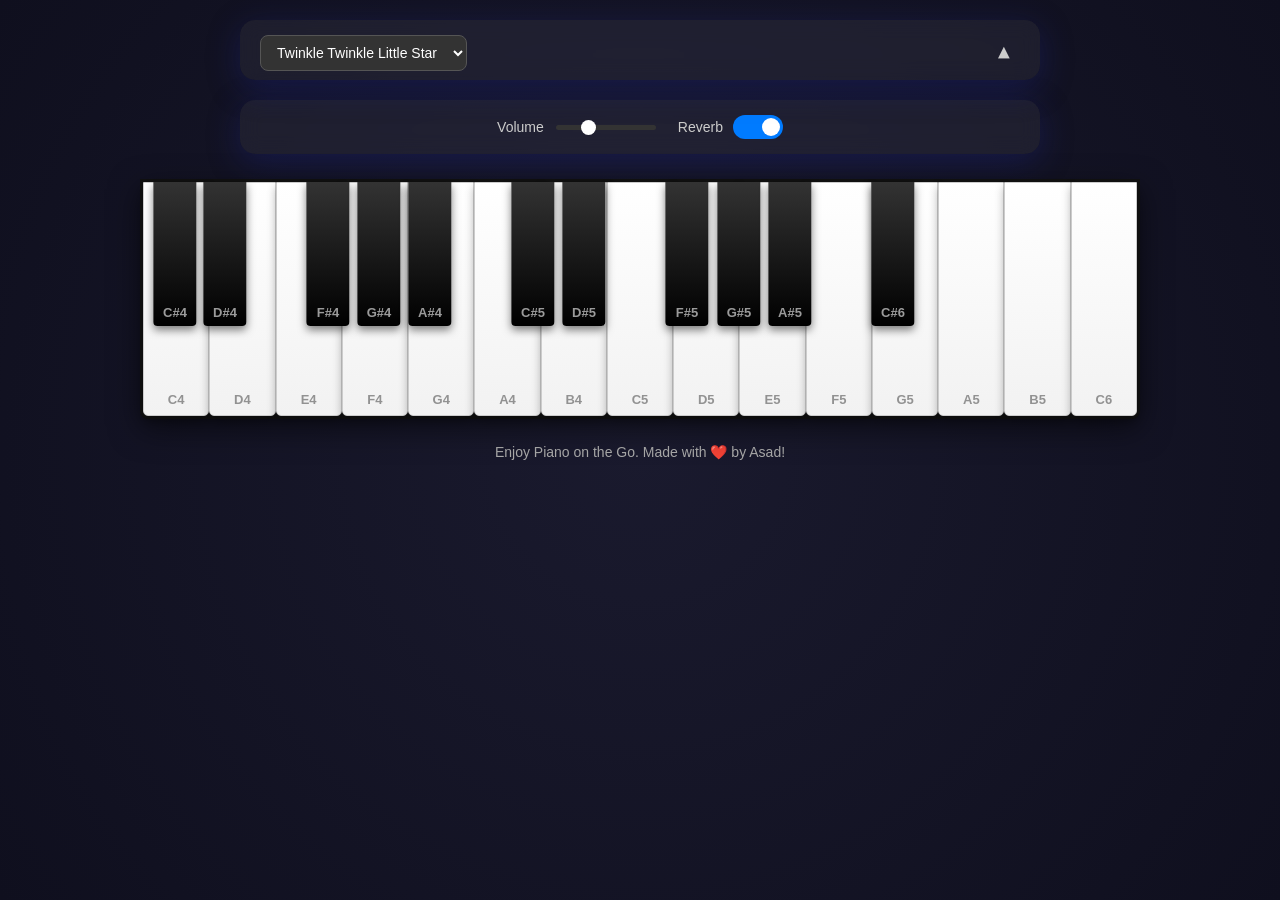
==== index.html @ a49defe0 "index cache control" ====
<!DOCTYPE html>
<html lang="en">
<head>
      <!-- Cache Control -->
      <meta http-equiv="Cache-Control" content="no-cache, no-store, must-revalidate">
      <meta http-equiv="Pragma" content="no-cache">
      <meta http-equiv="Expires" content="0">
    <meta charset="UTF-8">
    <meta name="viewport" content="width=device-width, initial-scale=1.0, maximum-scale=1.0, user-scalable=no">
    <title>Premium Web Piano</title>
    <link rel="stylesheet" href="style.css">
</head>
<body>

    <div class="music-sheet-container collapsed" id="music-sheet-container">
        <div class="sheet-header">
            <select id="song-selector" class="song-selector">
                <option value="twinkle">Twinkle Twinkle Little Star</option>
                <option value="happy-birthday">Happy Birthday</option>
                <option value="c-major">C Major Scale</option>
                <option value="ode-to-joy">Ode to Joy</option>
                <option value="fur-elise">Für Elise (Intro)</option>
                <option value="jingle-bells">Jingle Bells</option>
                <option value="mary-lamb">Mary Had a Little Lamb</option>
                <option value="hot-cross-buns">Hot Cross Buns</option>
                <option value="let-it-go">Let It Go (Chorus)</option>
                <option value="hedwig-theme">Hedwig's Theme</option>
            </select>
            <button id="toggle-sheet-button" class="toggle-sheet-button">▼</button>
        </div>
        <div class="sheet-content">
            <div class="staff" id="staff">
                <!-- Staff lines will be generated by JS -->
                <div class="staff-line" style="top: 20px;"></div>
                <div class="staff-line" style="top: 35px;"></div>
                <div class="staff-line" style="top: 50px;"></div>
                <div class="staff-line" style="top: 65px;"></div>
                <div class="staff-line" style="top: 80px;"></div>
            </div>
        </div>
    </div>

    <div class="controls">
        <div class="control-group">
            <label for="volume-slider">Volume</label>
            <input type="range" id="volume-slider" min="0" max="100" value="30">
        </div>
        <div class="control-group">
            <label for="reverb-toggle">Reverb</label>
            <label class="switch">
                <input type="checkbox" id="reverb-toggle" checked>
                <span class="slider"></span>
            </label>
        </div>
    </div>

    <div class="piano">
    <!-- White Keys (15 total, automatically stack side-by-side) -->
    <div class="key white-key" data-note="C4"><span class="key-label">C4</span></div>
    <div class="key white-key" data-note="D4"><span class="key-label">D4</span></div>
    <div class="key white-key" data-note="E4"><span class="key-label">E4</span></div>
    <div class="key white-key" data-note="F4"><span class="key-label">F4</span></div>
    <div class="key white-key" data-note="G4"><span class="key-label">G4</span></div>
    <div class="key white-key" data-note="A4"><span class="key-label">A4</span></div>
    <div class="key white-key" data-note="B4"><span class="key-label">B4</span></div>
    <div class="key white-key" data-note="C5"><span class="key-label">C5</span></div>
    <div class="key white-key" data-note="D5"><span class="key-label">D5</span></div>
    <div class="key white-key" data-note="E5"><span class="key-label">E5</span></div>
    <div class="key white-key" data-note="F5"><span class="key-label">F5</span></div>
    <div class="key white-key" data-note="G5"><span class="key-label">G5</span></div>
    <div class="key white-key" data-note="A5"><span class="key-label">A5</span></div>
    <div class="key white-key" data-note="B5"><span class="key-label">B5</span></div>
    <div class="key white-key" data-note="C6"><span class="key-label">C6</span></div>

    <!-- Black Keys (11 total, meticulously positioned) -->
    <!-- Octave 4 -->
    <div class="key black-key" data-note="C#4" style="left: 35px;"><span class="key-label">C#4</span></div>
    <div class="key black-key" data-note="D#4" style="left: 85px;"><span class="key-label">D#4</span></div>
    <!-- Skip between E and F -->
    <div class="key black-key" data-note="F#4" style="left: 188px;"><span class="key-label">F#4</span></div>
    <div class="key black-key" data-note="G#4" style="left: 239px;"><span class="key-label">G#4</span></div>
    <div class="key black-key" data-note="A#4" style="left: 290px;"><span class="key-label">A#4</span></div>
    <!-- Skip between B and C -->

    <!-- Octave 5 -->
    <div class="key black-key" data-note="C#5" style="left: 393px;"><span class="key-label">C#5</span></div>
    <div class="key black-key" data-note="D#5" style="left: 444px;"><span class="key-label">D#5</span></div>
    <!-- Skip between E and F -->
    <div class="key black-key" data-note="F#5" style="left: 547px;"><span class="key-label">F#5</span></div>
    <div class="key black-key" data-note="G#5" style="left: 599px;"><span class="key-label">G#5</span></div>
    <div class="key black-key" data-note="A#5" style="left: 650px;"><span class="key-label">A#5</span></div>
    <div class="key black-key" data-note="C#6" style="left: 753px;"><span class="key-label">C#6</span></div>
</div>


    <div class="instructions">
        Enjoy Piano on the Go. Made with ❤️ by Asad!
    </div>
<script src="script.js"></script>
</body>
</html>
---- style.css ----
/* Basic Reset and Page Styling */
        body {
            background: radial-gradient(circle, #1a1a2e, #0f0f1e);
            display: flex;
            flex-direction: column;
            justify-content: flex-start;
            align-items: center;
            min-height: 100vh;
            margin: 0;
            font-family: -apple-system, BlinkMacSystemFont, 'Segoe UI', Roboto, Oxygen, Ubuntu, Cantarell, 'Open Sans', 'Helvetica Neue', sans-serif;
            color: #fff;
            padding: 20px 10px; 
            box-sizing: border-box;
            overflow-x: hidden;
        }

        /* --- Music Sheet --- */
        .music-sheet-container {
            background-color: rgba(255, 255, 255, 0.05);
            backdrop-filter: blur(10px);
            -webkit-backdrop-filter: blur(10px);
            border-radius: 15px;
            width: 100%;
            max-width: 800px;
            box-shadow: 0 8px 32px 0 rgba(31, 38, 135, 0.37);
            overflow: hidden;
            margin-bottom: 20px;
            z-index: 10;
            transition: max-height 0.4s ease-in-out, padding 0.4s ease-in-out;
            box-sizing: border-box;
        }

        .music-sheet-container.collapsed {
            max-height: 60px;
            padding-bottom: 0;
        }
        
        .music-sheet-container:not(.collapsed) {
            max-height: 400px; 
            padding-bottom: 20px;
        }

        .sheet-header {
            display: flex;
            justify-content: space-between;
            align-items: center;
            padding: 15px 20px;
            border-bottom: 1px solid rgba(255, 255, 255, 0.1);
        }

        .song-selector {
            background-color: #333;
            color: #fff;
            border: 1px solid #555;
            padding: 8px 12px;
            border-radius: 8px;
            font-size: 14px;
            cursor: pointer;
        }

        .toggle-sheet-button {
            background: none;
            border: none;
            color: #ccc;
            font-size: 20px;
            cursor: pointer;
            transition: transform 0.3s;
        }

        .music-sheet-container.collapsed .toggle-sheet-button {
            transform: rotate(180deg);
        }

        .sheet-content {
            padding: 20px;
            overflow-y: auto;
        }

        .staff {
            position: relative;
            height: 100px;
            margin: 20px 0;
        }
        
        .staff-line {
            position: absolute;
            width: 100%;
            border-top: 1px solid #aaa;
        }
        
        .note {
            position: absolute;
            width: 30px;
            height: 30px;
            border-radius: 50%;
            background: #fff;
            color: #111;
            display: flex;
            justify-content: center;
            align-items: center;
            font-size: 12px;
            font-weight: bold;
            box-shadow: 0 2px 5px rgba(0,0,0,0.2);
            transform: translateX(-50%); 
        }

        /* --- Controls Panel --- */
        .controls {
            background-color: rgba(255, 255, 255, 0.05);
            backdrop-filter: blur(10px);
            -webkit-backdrop-filter: blur(10px);
            padding: 15px 20px;
            border-radius: 15px;
            display: flex;
            flex-wrap: wrap;
            justify-content: center;
            align-items: center;
            gap: 20px;
            margin-bottom: 25px;
            width: 100%;
            max-width: 800px;
            box-shadow: 0 8px 32px 0 rgba(31, 38, 135, 0.37);
            box-sizing: border-box;
        }

        .control-group {
            display: flex;
            align-items: center;
            gap: 10px;
        }

        .control-group label {
            font-size: 14px;
            color: #ccc;
            font-weight: 500;
        }

        /* Volume Slider Styling */
        input[type="range"] {
            -webkit-appearance: none;
            appearance: none;
            width: 100px;
            height: 5px;
            border-radius: 5px;
            background: #333;
            outline: none;
        }

        input[type="range"]::-webkit-slider-thumb {
            -webkit-appearance: none;
            appearance: none;
            width: 15px;
            height: 15px;
            border-radius: 50%;
            background: #fff;
            cursor: pointer;
        }

        input[type="range"]::-moz-range-thumb {
            width: 15px;
            height: 15px;
            border-radius: 50%;
            background: #fff;
            cursor: pointer;
        }
        
        /* Reverb Toggle Switch */
        .switch {
            position: relative;
            display: inline-block;
            width: 50px;
            height: 24px;
        }

        .switch input {
            opacity: 0;
            width: 0;
            height: 0;
        }

        .slider {
            position: absolute;
            cursor: pointer;
            top: 0;
            left: 0;
            right: 0;
            bottom: 0;
            background-color: #333;
            transition: .4s;
            border-radius: 24px;
        }

        .slider:before {
            position: absolute;
            content: "";
            height: 18px;
            width: 18px;
            left: 3px;
            bottom: 3px;
            background-color: white;
            transition: .4s;
            border-radius: 50%;
        }

        input:checked + .slider {
            background-color: #007bff;
        }

        input:checked + .slider:before {
            transform: translateX(26px);
        }

        /* --- Piano Layout Overhaul --- */
        .piano {
            display: flex;
            position: relative;
            width: 100%;
            max-width: 1000px;
            /* Adaptive vertical profile using viewport metrics */
            height: clamp(150px, 28vw, 240px);
            box-shadow: 0 10px 30px rgba(0, 0, 0, 0.5);
            background: #111;
            border-radius: 0 0 8px 8px;
            padding: 3px;
            box-sizing: border-box;
            touch-action: none; /* Disables standard zooming and panning behavior on keyboard */
        }

        .key {
            position: relative;
            cursor: pointer;
            user-select: none;
            -webkit-user-select: none;
            /* Prevents long press callout boxes from popping up on modern mobile browsers */
            -webkit-touch-callout: none; 
            touch-action: manipulation;
        }

        /* Proportional Fluid Scaling for White Keys */
        .white-key {
            flex: 1;
            height: 100%;
            background: linear-gradient(to bottom, #fff 0%, #f2f2f2 100%);
            border: 1px solid #ccc;
            border-radius: 0 0 5px 5px;
            box-shadow: 0 5px 10px rgba(0,0,0,0.3);
            z-index: 1;
            box-sizing: border-box;
        }

        /* Responsive Physical Strike Mechanics */
        .white-key.active {
            background: linear-gradient(to bottom, #e0e0e0 0%, #d4d4d4 100%);
            box-shadow: inset 0 4px 8px rgba(0,0,0,0.15), 0 2px 3px rgba(0,0,0,0.2);
        }

        /* Proportional Scaling for Black Keys to lock them above White Keys perfectly */
        .black-key {
            /* Dynamically scales width based on the parent block split */
            width: calc(100% / 15 * 0.65); 
            height: 60%;
            background: linear-gradient(to bottom, #333 0%, #000 100%);
            border-radius: 0 0 4px 4px;
            position: absolute;
            z-index: 5;
            /* Shifts center point to map perfectly back with margins inside JS configurations */
            margin-left: 0;
            transform: translateX(-50%);
            box-shadow: 0 4px 8px rgba(0,0,0,0.5);
            box-sizing: border-box;
        }

        .black-key.active {
            background: linear-gradient(to bottom, #555 0%, #222 100%);
            box-shadow: inset 0 2px 5px rgba(0,0,0,0.3);
        }

        /* --- Key Labels --- */
        .key-label {
            position: absolute;
            bottom: 8px;
            width: 100%;
            text-align: center;
            pointer-events: none;
            /* Scales labels down gracefully so text stays inside narrow keys */
            font-size: clamp(9px, 1.5vw, 13px);
            font-weight: bold;
        }

        .white-key .key-label {
            color: rgba(0, 0, 0, 0.4);
        }

        .black-key .key-label {
            color: rgba(255, 255, 255, 0.6);
            bottom: 6px;
        }
        
        .instructions {
            margin-top: 25px;
            color: #aaa;
            text-align: center;
            font-size: clamp(12px, 2vw, 14px);
            padding: 0 10px;
        }

        /* --- Media Queries for Compact Mobile Displays --- */
        @media (max-width: 600px) {
            body {
                padding-top: 10px;
            }
            .controls {
                gap: 12px;
                padding: 10px;
            }
            .control-group label {
                font-size: 12px;
            }
            /* Hide the keyboard shortcuts text label completely on touchscreens */
            .key-label {
                display: none; 
            }
        }
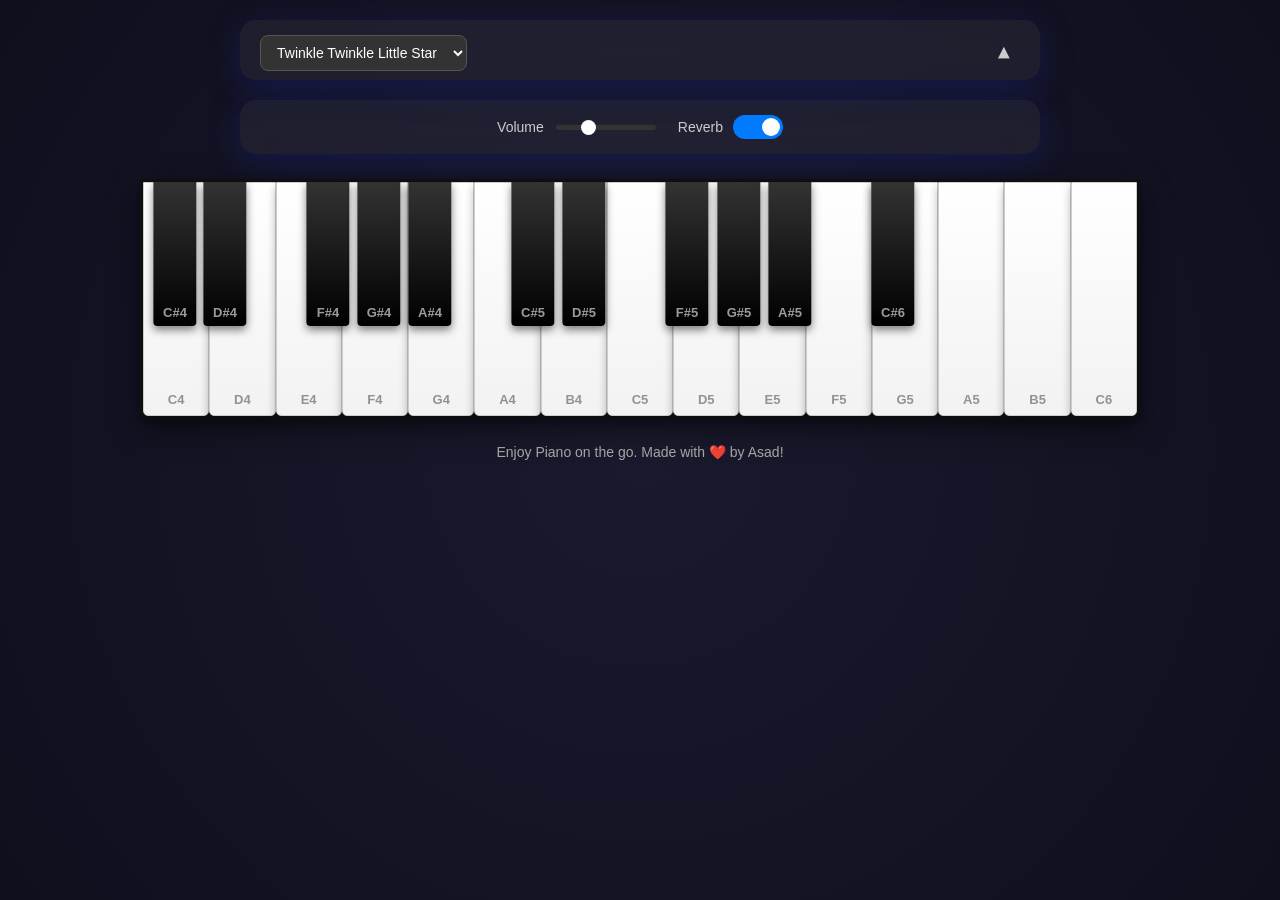
==== commit 91eb78fd: "Updated Index" ====
--- a/index.html
+++ b/index.html
@@ -94,8 +94,9 @@
 
 
     <div class="instructions">
-        Enjoy Piano on the Go. Made with ❤️ by Asad!
+        Enjoy Piano on the go. Made with ❤️ by Asad!
     </div>
-<script src="script.js"></script>
+<!-- Whenever you push a code change, update the version suffix: -->
+<script src="script.js?v=1.0.1"></script>
 </body>
 </html>
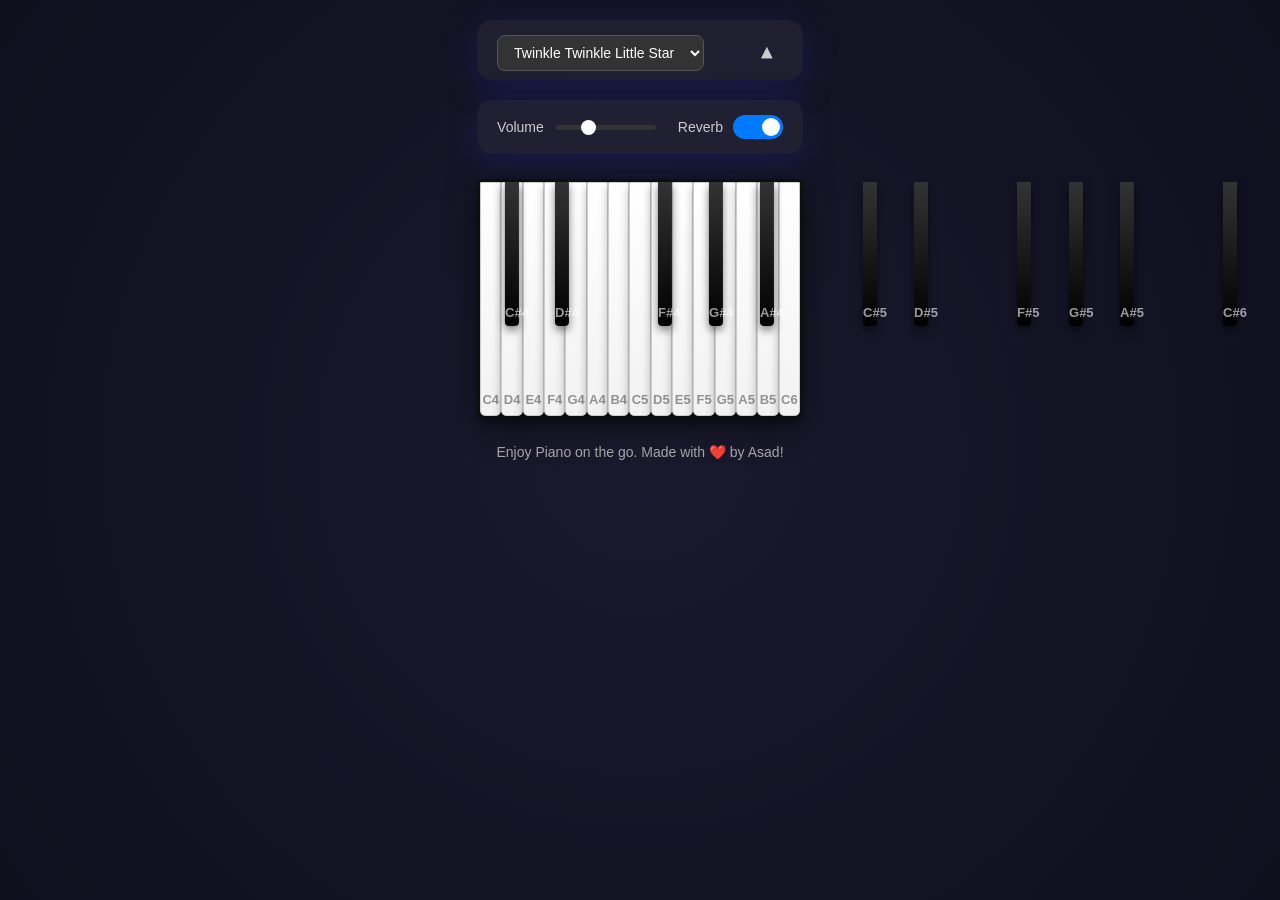
==== commit 8f398dd8: "index updated" ====
--- a/index.html
+++ b/index.html
@@ -11,7 +11,8 @@
     <link rel="stylesheet" href="style.css">
 </head>
 <body>
-
+    <div class="app-scaler">
+        
     <div class="music-sheet-container collapsed" id="music-sheet-container">
         <div class="sheet-header">
             <select id="song-selector" class="song-selector">
@@ -96,6 +97,7 @@
     <div class="instructions">
         Enjoy Piano on the go. Made with ❤️ by Asad!
     </div>
+    </div>
 <!-- Whenever you push a code change, update the version suffix: -->
 <script src="script.js?v=1.0.1"></script>
 </body>
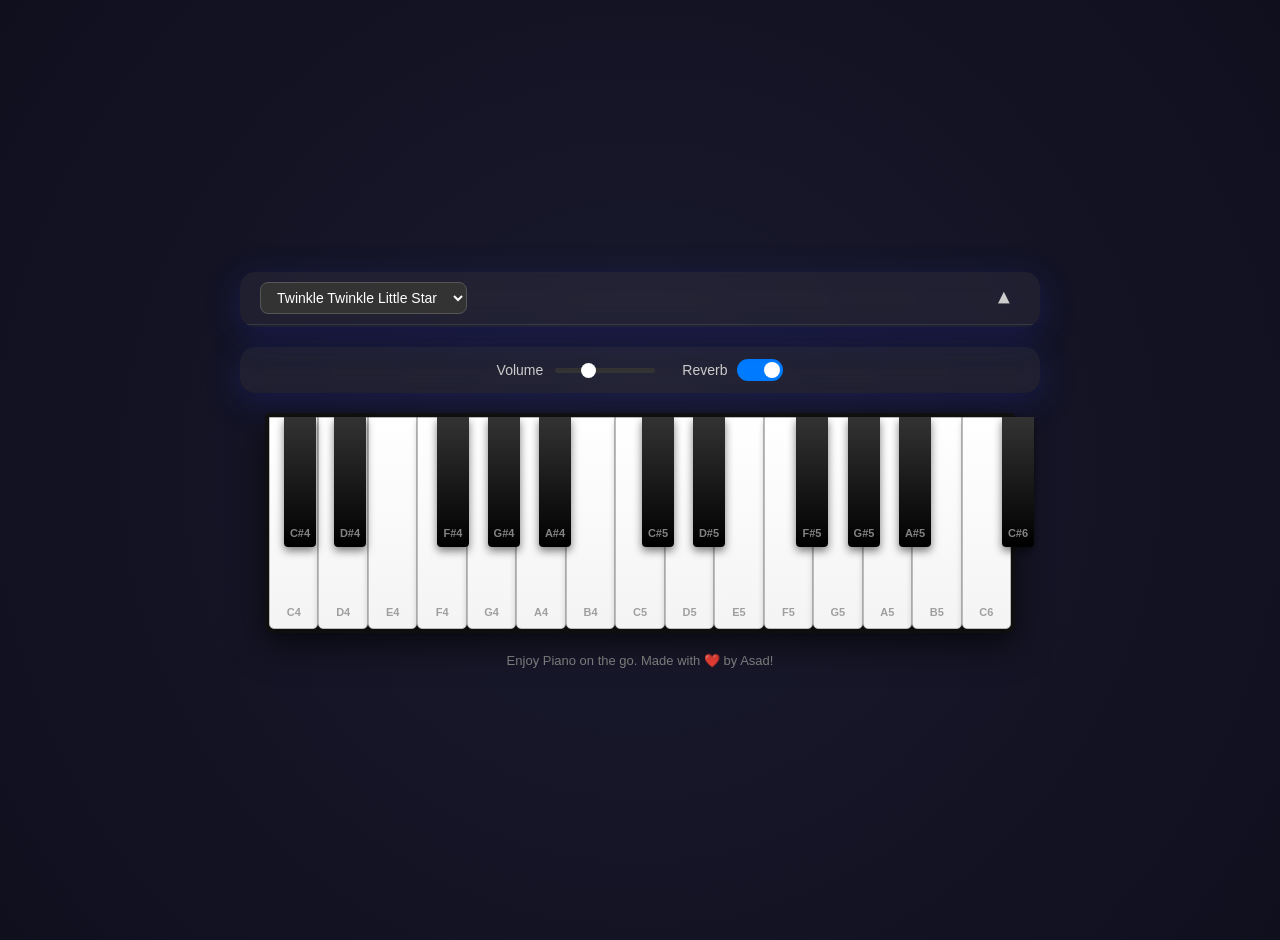
==== commit 07a095a0: "index updated" ====
--- a/index.html
+++ b/index.html
@@ -7,6 +7,7 @@
       <meta http-equiv="Expires" content="0">
     <meta charset="UTF-8">
     <meta name="viewport" content="width=device-width, initial-scale=1.0, maximum-scale=1.0, user-scalable=no">
+      <link rel="manifest" href="manifest.json">
     <title>Premium Web Piano</title>
     <link rel="stylesheet" href="style.css">
 </head>
--- a/style.css
+++ b/style.css
@@ -1,20 +1,68 @@
-        /* Basic Reset and Page Styling */
+        /* --- CORE CONFIGURATION & RESET --- */
+        :root {
+            --scale-factor: 1;
+            --rotate-angle: 0deg;
+            --container-width: 100vw;
+            --container-height: 100vh;
+        }
+
         body {
             background: radial-gradient(circle, #1a1a2e, #0f0f1e);
             display: flex;
             flex-direction: column;
-            justify-content: flex-start;
+            justify-content: center;
             align-items: center;
             min-height: 100vh;
             margin: 0;
             font-family: -apple-system, BlinkMacSystemFont, 'Segoe UI', Roboto, Oxygen, Ubuntu, Cantarell, 'Open Sans', 'Helvetica Neue', sans-serif;
             color: #fff;
-            padding: 20px 10px; 
-            box-sizing: border-box;
-            overflow-x: hidden;
-        }
-
-        /* --- Music Sheet --- */
+            box-sizing: border-box;
+            overflow: hidden; 
+            padding: 20px;
+        }
+
+        /* The master framework container */
+        .app-scaler {
+            display: flex;
+            flex-direction: column;
+            align-items: center;
+            justify-content: center;
+            width: var(--container-width);
+            height: var(--container-height);
+            /* Uniform scaling engine simulating your exact 50% browser zoom test */
+            transform: rotate(var(--rotate-angle)) scale(var(--scale-factor));
+            transform-origin: center center;
+            transition: transform 0.1s ease;
+        }
+
+        /* --- SCENARIO 2: SMARTPHONE FALLBACK MECHANICS --- */
+        /* Detects mobile phones using touch capabilities alongside narrow dimensions */
+        @media (max-width: 480px) and (orientation: portrait), (pointer: coarse) and (max-width: 900px) and (orientation: portrait) {
+            :root {
+                /* 1. Flips the canvas 90 degrees so it maps horizontally on a vertical screen */
+                --rotate-angle: 90deg;
+                /* 2. Shrinks your layout uniformly to fit the canvas safely */
+                --scale-factor: 0.75; 
+                /* 3. Inverts boundaries so width fits the phone's height aspect ratio */
+                --container-width: 100vh;
+                --container-height: 100vw;
+            }
+            body {
+                padding: 0;
+            }
+        }
+
+        /* If the mobile user manually rotates their phone sideways into true landscape: */
+        @media (pointer: coarse) and (max-width: 950px) and (orientation: landscape) {
+            :root {
+                --rotate-angle: 0deg;
+                --scale-factor: 0.55;
+                --container-width: 100vw;
+                --container-height: 100vh;
+            }
+        }
+
+        /* --- MUSIC SHEET PANEL --- */
         .music-sheet-container {
             background-color: rgba(255, 255, 255, 0.05);
             backdrop-filter: blur(10px);
@@ -26,25 +74,22 @@
             overflow: hidden;
             margin-bottom: 20px;
             z-index: 10;
-            transition: max-height 0.4s ease-in-out, padding 0.4s ease-in-out;
-            box-sizing: border-box;
+            transition: max-height 0.4s ease-in-out;
         }
 
         .music-sheet-container.collapsed {
-            max-height: 60px;
-            padding-bottom: 0;
+            max-height: 55px;
         }
         
         .music-sheet-container:not(.collapsed) {
-            max-height: 400px; 
-            padding-bottom: 20px;
+            max-height: 220px; 
         }
 
         .sheet-header {
             display: flex;
             justify-content: space-between;
             align-items: center;
-            padding: 15px 20px;
+            padding: 10px 20px;
             border-bottom: 1px solid rgba(255, 255, 255, 0.1);
         }
 
@@ -52,7 +97,7 @@
             background-color: #333;
             color: #fff;
             border: 1px solid #555;
-            padding: 8px 12px;
+            padding: 6px 12px;
             border-radius: 8px;
             font-size: 14px;
             cursor: pointer;
@@ -72,14 +117,14 @@
         }
 
         .sheet-content {
-            padding: 20px;
+            padding: 10px 20px;
             overflow-y: auto;
         }
 
         .staff {
             position: relative;
-            height: 100px;
-            margin: 20px 0;
+            height: 90px;
+            margin: 10px 0;
         }
         
         .staff-line {
@@ -90,33 +135,32 @@
         
         .note {
             position: absolute;
-            width: 30px;
-            height: 30px;
+            width: 26px;
+            height: 26px;
             border-radius: 50%;
             background: #fff;
             color: #111;
             display: flex;
             justify-content: center;
             align-items: center;
-            font-size: 12px;
+            font-size: 11px;
             font-weight: bold;
             box-shadow: 0 2px 5px rgba(0,0,0,0.2);
             transform: translateX(-50%); 
         }
 
-        /* --- Controls Panel --- */
+        /* --- CONTROLS MIXING PANEL --- */
         .controls {
             background-color: rgba(255, 255, 255, 0.05);
             backdrop-filter: blur(10px);
             -webkit-backdrop-filter: blur(10px);
-            padding: 15px 20px;
+            padding: 12px 25px;
             border-radius: 15px;
             display: flex;
-            flex-wrap: wrap;
             justify-content: center;
             align-items: center;
-            gap: 20px;
-            margin-bottom: 25px;
+            gap: 25px;
+            margin-bottom: 20px;
             width: 100%;
             max-width: 800px;
             box-shadow: 0 8px 32px 0 rgba(31, 38, 135, 0.37);
@@ -135,7 +179,7 @@
             font-weight: 500;
         }
 
-        /* Volume Slider Styling */
+        /* System Sliders */
         input[type="range"] {
             -webkit-appearance: none;
             appearance: none;
@@ -155,21 +199,13 @@
             background: #fff;
             cursor: pointer;
         }
-
-        input[type="range"]::-moz-range-thumb {
-            width: 15px;
-            height: 15px;
-            border-radius: 50%;
-            background: #fff;
-            cursor: pointer;
-        }
         
         /* Reverb Toggle Switch */
         .switch {
             position: relative;
             display: inline-block;
-            width: 50px;
-            height: 24px;
+            width: 46px;
+            height: 22px;
         }
 
         .switch input {
@@ -181,20 +217,17 @@
         .slider {
             position: absolute;
             cursor: pointer;
-            top: 0;
-            left: 0;
-            right: 0;
-            bottom: 0;
+            top: 0; left: 0; right: 0; bottom: 0;
             background-color: #333;
             transition: .4s;
-            border-radius: 24px;
+            border-radius: 22px;
         }
 
         .slider:before {
             position: absolute;
             content: "";
-            height: 18px;
-            width: 18px;
+            height: 16px;
+            width: 16px;
             left: 3px;
             bottom: 3px;
             background-color: white;
@@ -207,23 +240,20 @@
         }
 
         input:checked + .slider:before {
-            transform: translateX(26px);
-        }
-
-        /* --- Piano Layout Overhaul --- */
+            transform: translateX(24px);
+        }
+
+        /* --- THE PIANO PLATFORM --- */
         .piano {
             display: flex;
             position: relative;
-            width: 100%;
-            max-width: 1000px;
-            /* Adaptive vertical profile using viewport metrics */
-            height: clamp(150px, 28vw, 240px);
-            box-shadow: 0 10px 30px rgba(0, 0, 0, 0.5);
+            width: 750px; /* Locked standard size for desktop view */
+            height: 220px;
+            box-shadow: 0 12px 35px rgba(0, 0, 0, 0.6);
             background: #111;
-            border-radius: 0 0 8px 8px;
-            padding: 3px;
-            box-sizing: border-box;
-            touch-action: none; /* Disables standard zooming and panning behavior on keyboard */
+            border-radius: 4px 4px 8px 8px;
+            padding: 4px;
+            box-sizing: border-box;
         }
 
         .key {
@@ -231,93 +261,67 @@
             cursor: pointer;
             user-select: none;
             -webkit-user-select: none;
-            /* Prevents long press callout boxes from popping up on modern mobile browsers */
-            -webkit-touch-callout: none; 
-            touch-action: manipulation;
-        }
-
-        /* Proportional Fluid Scaling for White Keys */
+            touch-action: none;
+        }
+
         .white-key {
-            flex: 1;
+            width: 50px; 
             height: 100%;
-            background: linear-gradient(to bottom, #fff 0%, #f2f2f2 100%);
-            border: 1px solid #ccc;
+            background: linear-gradient(to bottom, #fff 0%, #f4f4f4 100%);
+            border: 1px solid #bbb;
             border-radius: 0 0 5px 5px;
-            box-shadow: 0 5px 10px rgba(0,0,0,0.3);
+            box-shadow: 0 4px 6px rgba(0,0,0,0.2);
             z-index: 1;
             box-sizing: border-box;
         }
 
-        /* Responsive Physical Strike Mechanics */
         .white-key.active {
-            background: linear-gradient(to bottom, #e0e0e0 0%, #d4d4d4 100%);
-            box-shadow: inset 0 4px 8px rgba(0,0,0,0.15), 0 2px 3px rgba(0,0,0,0.2);
-        }
-
-        /* Proportional Scaling for Black Keys to lock them above White Keys perfectly */
+            background: linear-gradient(to bottom, #e2e2e2 0%, #cfcfcf 100%);
+            box-shadow: inset 0 4px 8px rgba(0,0,0,0.15);
+            transform: translateY(1px);
+        }
+
         .black-key {
-            /* Dynamically scales width based on the parent block split */
-            width: calc(100% / 15 * 0.65); 
-            height: 60%;
+            width: 32px;
+            height: 130px;
             background: linear-gradient(to bottom, #333 0%, #000 100%);
             border-radius: 0 0 4px 4px;
             position: absolute;
             z-index: 5;
-            /* Shifts center point to map perfectly back with margins inside JS configurations */
-            margin-left: 0;
-            transform: translateX(-50%);
+            margin-left: -16px; 
             box-shadow: 0 4px 8px rgba(0,0,0,0.5);
             box-sizing: border-box;
         }
 
         .black-key.active {
-            background: linear-gradient(to bottom, #555 0%, #222 100%);
-            box-shadow: inset 0 2px 5px rgba(0,0,0,0.3);
-        }
-
-        /* --- Key Labels --- */
+            background: linear-gradient(to bottom, #555 0%, #1a1a1a 100%);
+            box-shadow: inset 0 2px 4px rgba(0,0,0,0.4);
+            transform: translateY(1px);
+        }
+
+        /* --- LABELS & INSTRUCTIONS --- */
         .key-label {
             position: absolute;
-            bottom: 8px;
+            bottom: 10px;
             width: 100%;
             text-align: center;
             pointer-events: none;
-            /* Scales labels down gracefully so text stays inside narrow keys */
-            font-size: clamp(9px, 1.5vw, 13px);
+            font-size: 11px;
             font-weight: bold;
         }
 
         .white-key .key-label {
-            color: rgba(0, 0, 0, 0.4);
+            color: rgba(0, 0, 0, 0.35);
         }
 
         .black-key .key-label {
-            color: rgba(255, 255, 255, 0.6);
-            bottom: 6px;
+            color: rgba(255, 255, 255, 0.5);
+            bottom: 8px;
         }
         
         .instructions {
-            margin-top: 25px;
-            color: #aaa;
+            margin-top: 20px;
+            color: #888;
             text-align: center;
-            font-size: clamp(12px, 2vw, 14px);
-            padding: 0 10px;
-        }
-
-        /* --- Media Queries for Compact Mobile Displays --- */
-        @media (max-width: 600px) {
-            body {
-                padding-top: 10px;
-            }
-            .controls {
-                gap: 12px;
-                padding: 10px;
-            }
-            .control-group label {
-                font-size: 12px;
-            }
-            /* Hide the keyboard shortcuts text label completely on touchscreens */
-            .key-label {
-                display: none; 
-            }
-        }
+            font-size: 13px;
+        }
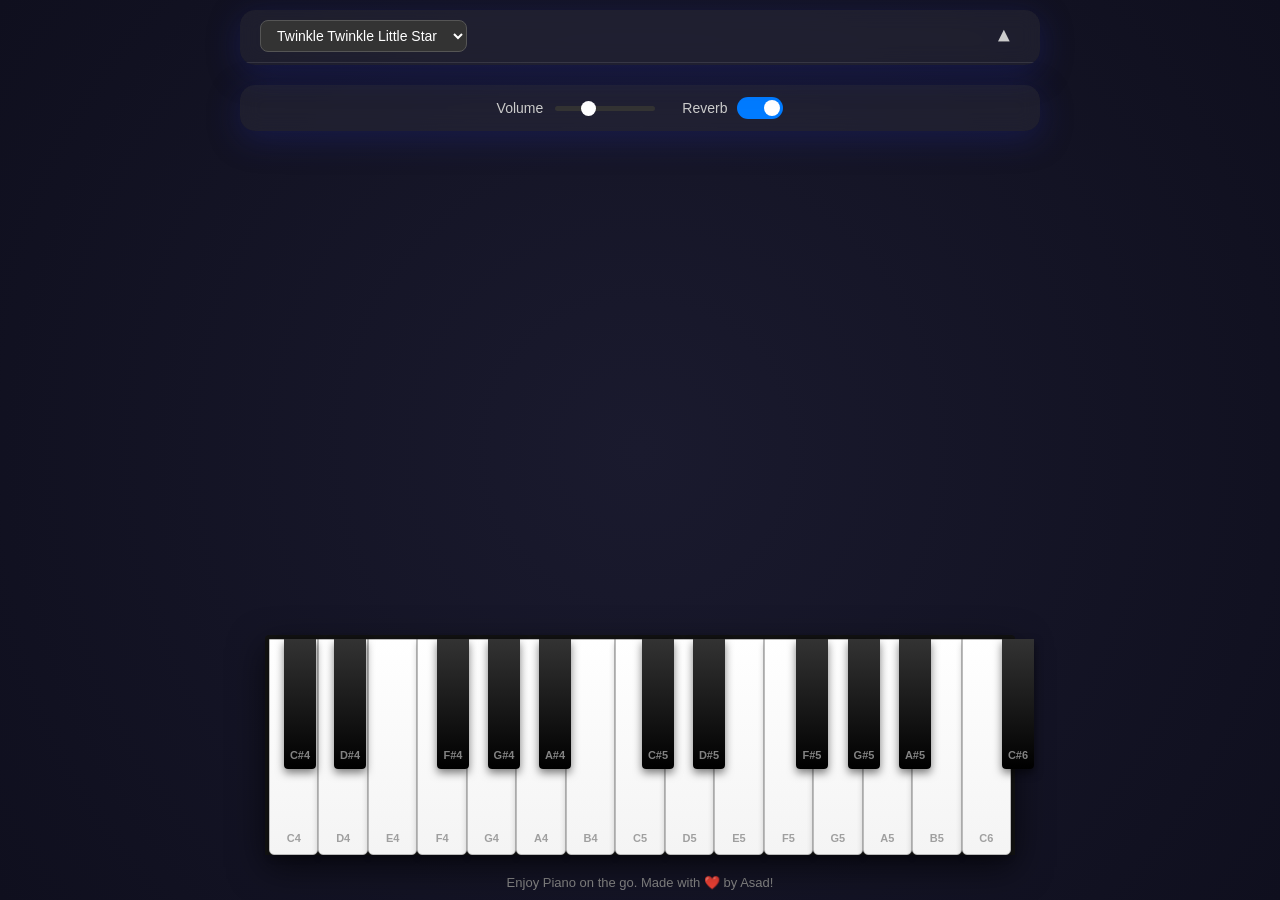
==== commit f7e136ab: "Modify viewport meta tag for better display Updated viewport meta tag to include 'viewport-fit=cover" ====
--- a/index.html
+++ b/index.html
@@ -6,7 +6,7 @@
       <meta http-equiv="Pragma" content="no-cache">
       <meta http-equiv="Expires" content="0">
     <meta charset="UTF-8">
-    <meta name="viewport" content="width=device-width, initial-scale=1.0, maximum-scale=1.0, user-scalable=no">
+    <meta name="viewport" content="width=device-width, initial-scale=1.0, maximum-scale=1.0, user-scalable=no, viewport-fit=cover">
       <link rel="manifest" href="manifest.json">
     <title>Premium Web Piano</title>
     <link rel="stylesheet" href="style.css">
--- a/style.css
+++ b/style.css
@@ -6,33 +6,54 @@
             --container-height: 100vh;
         }
 
-        body {
+        /* --- HIGH PERFORMANCE MOBILE VIEWPORT LOCK --- */
+        html, body {
+            width: 100%;
+            height: 100%;
+            margin: 0;
+            padding: 0;
+            overflow: hidden; /* Strips out bounce-scrolling and page sliding */
             background: radial-gradient(circle, #1a1a2e, #0f0f1e);
+            font-family: -apple-system, BlinkMacSystemFont, 'Segoe UI', Roboto, Helvetica, Arial, sans-serif;
+            color: #fff;
+            box-sizing: border-box;
+            /* Blocks mobile magnification gestures on touch canvases */
+            touch-action: none; 
+        }
+        /* The canvas scaler wraps the engine content */
+        .app-scaler {
             display: flex;
             flex-direction: column;
-            justify-content: center;
-            align-items: center;
-            min-height: 100vh;
-            margin: 0;
-            font-family: -apple-system, BlinkMacSystemFont, 'Segoe UI', Roboto, Oxygen, Ubuntu, Cantarell, 'Open Sans', 'Helvetica Neue', sans-serif;
-            color: #fff;
-            box-sizing: border-box;
-            overflow: hidden; 
-            padding: 20px;
-        }
-
-        /* The master framework container */
-        .app-scaler {
-            display: flex;
-            flex-direction: column;
-            align-items: center;
-            justify-content: center;
-            width: var(--container-width);
-            height: var(--container-height);
-            /* Uniform scaling engine simulating your exact 50% browser zoom test */
-            transform: rotate(var(--rotate-angle)) scale(var(--scale-factor));
+            justify-content: space-between; /* Pushes the piano flush against the bottom edge */
+            align-items: center;
+            width: 100vw;
+            /* 100dvh maps precisely to the real viewport space left behind by mobile URL bars */
+            height: 100dvh; 
+            padding: 10px;
+            box-sizing: border-box;
+            transform: rotate(var(--rotate-angle, 0deg)) scale(var(--scale-factor, 1));
             transform-origin: center center;
-            transition: transform 0.1s ease;
+            transition: transform 0.15s ease-out;
+        }
+
+        /* --- THE COMPACT CONTAINER MEDIA QUERIES --- */
+        /* Targets mobile screens, touchscreen environments, or narrow viewports */
+        @media (max-width: 480px) and (orientation: portrait), (pointer: coarse) and (max-width: 900px) and (orientation: portrait) {
+            :root {
+                --rotate-angle: 90deg;
+                --scale-factor: 0.65; /* Slightly increased scale to fill more screen area natively */
+                --container-width: 100dvh;
+                --container-height: 100dvw;
+            }
+            .app-scaler {
+                width: var(--container-width);
+                height: var(--container-height);
+                padding: 5px;
+            }
+            /* Collapse sheet music by default on mobile browsers to optimize space */
+            .music-sheet-container {
+                max-height: 45px !important;
+            }
         }
 
         /* --- SCENARIO 2: SMARTPHONE FALLBACK MECHANICS --- */
@@ -243,19 +264,19 @@
             transform: translateX(24px);
         }
 
-        /* --- THE PIANO PLATFORM --- */
+      /* --- THE FIXED DIMENSION DESKTOP PIANO PLATFORM --- */
         .piano {
             display: flex;
             position: relative;
-            width: 750px; /* Locked standard size for desktop view */
+            width: 750px; 
             height: 220px;
             box-shadow: 0 12px 35px rgba(0, 0, 0, 0.6);
             background: #111;
-            border-radius: 4px 4px 8px 8px;
-            padding: 4px;
-            box-sizing: border-box;
-        }
-
+            border-radius: 4px 4px 0 0; /* Flat bottom edge looks locked to the browser window base */
+            padding: 4px 4px 0 4px;
+            box-sizing: border-box;
+            margin-top: auto; /* Anchors the keyboard securely to the base layout */
+        }
         .key {
             position: relative;
             cursor: pointer;
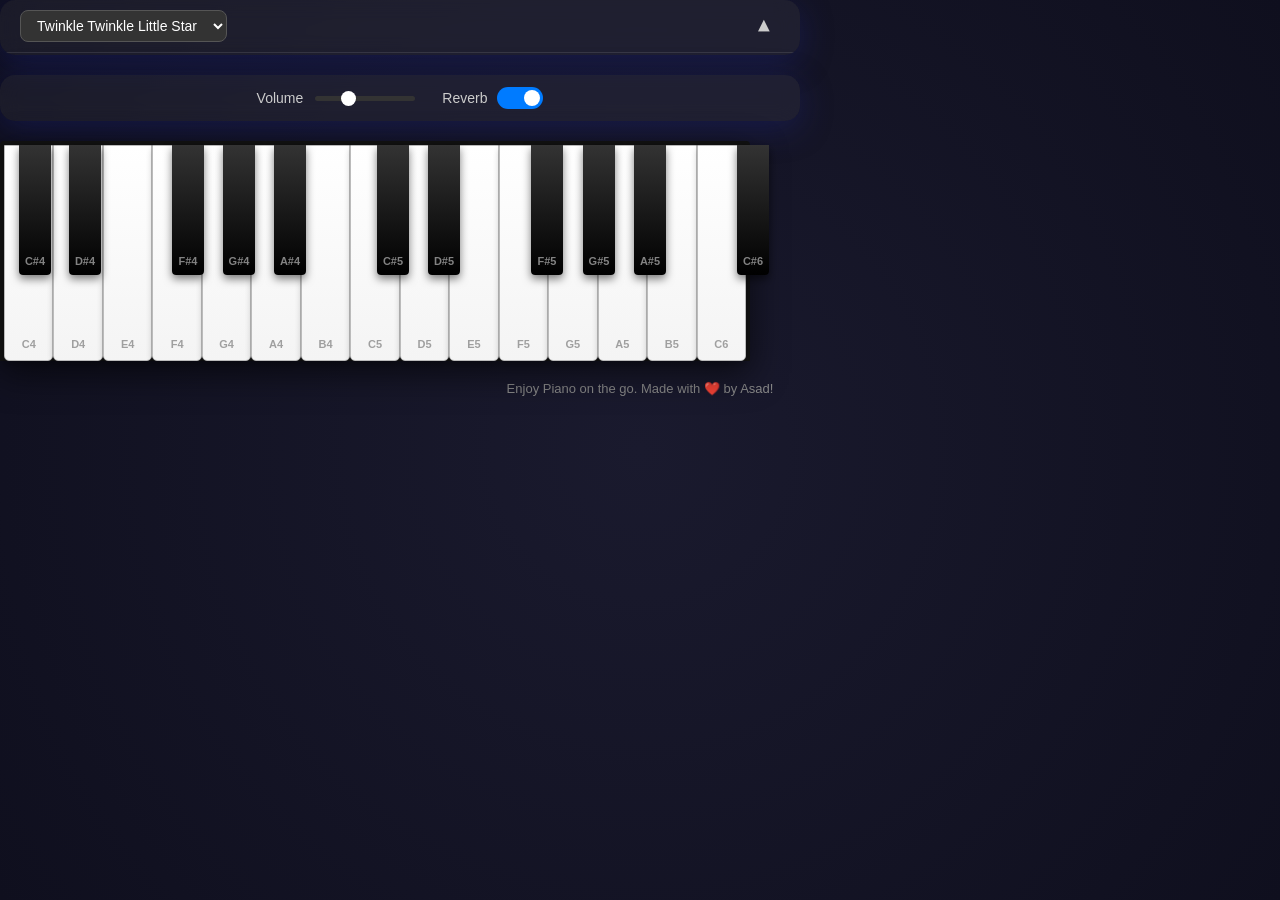
==== commit c40a6798: "Revert INDEX" ====
--- a/index.html
+++ b/index.html
@@ -6,14 +6,12 @@
       <meta http-equiv="Pragma" content="no-cache">
       <meta http-equiv="Expires" content="0">
     <meta charset="UTF-8">
-    <meta name="viewport" content="width=device-width, initial-scale=1.0, maximum-scale=1.0, user-scalable=no, viewport-fit=cover">
-      <link rel="manifest" href="manifest.json">
+    <meta name="viewport" content="width=device-width, initial-scale=1.0, maximum-scale=1.0, user-scalable=no">
     <title>Premium Web Piano</title>
     <link rel="stylesheet" href="style.css">
 </head>
 <body>
-    <div class="app-scaler">
-        
+
     <div class="music-sheet-container collapsed" id="music-sheet-container">
         <div class="sheet-header">
             <select id="song-selector" class="song-selector">
@@ -98,7 +96,6 @@
     <div class="instructions">
         Enjoy Piano on the go. Made with ❤️ by Asad!
     </div>
-    </div>
 <!-- Whenever you push a code change, update the version suffix: -->
 <script src="script.js?v=1.0.1"></script>
 </body>
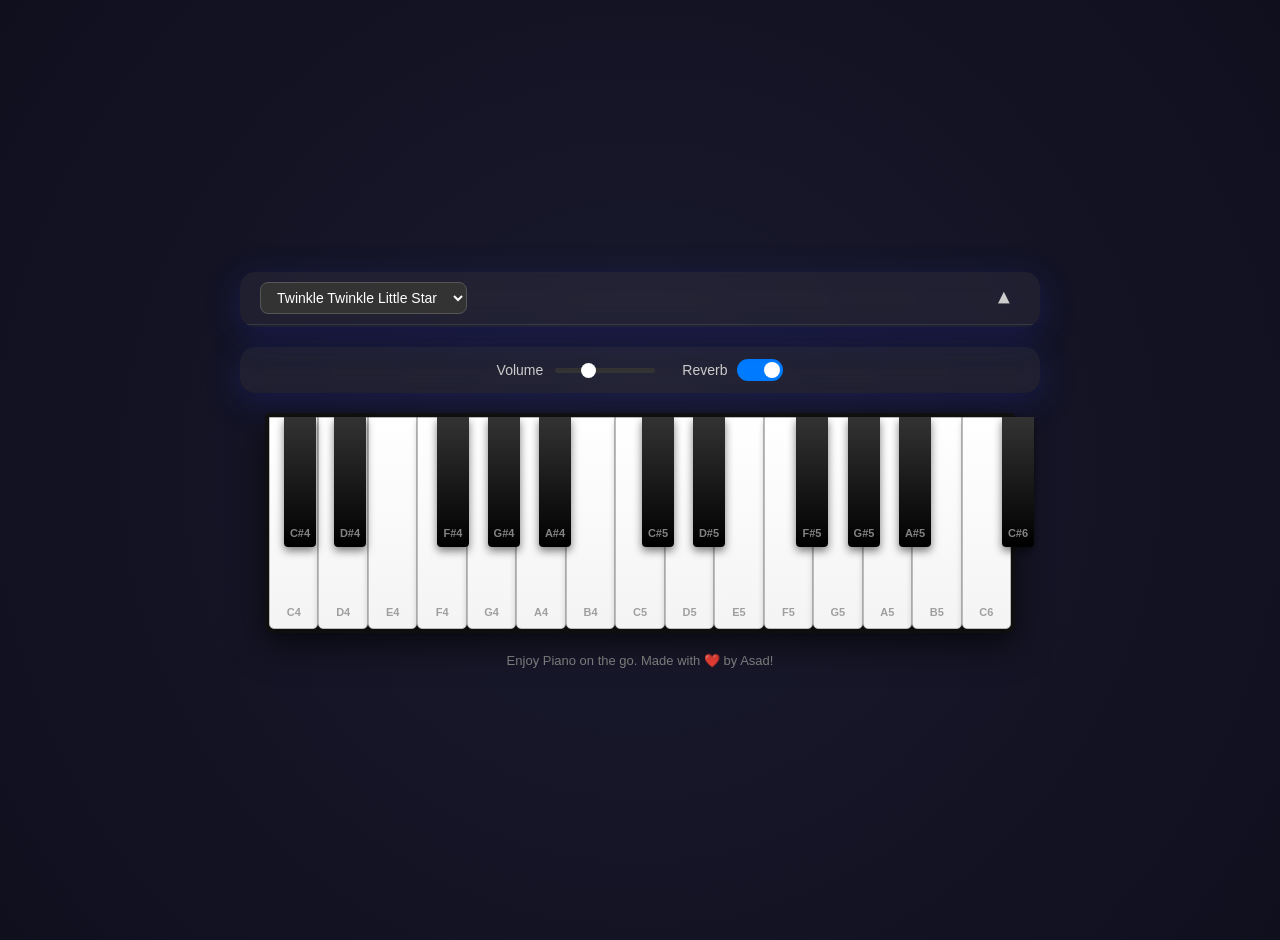
==== commit b088aed7: "Refactor HTML structure and add app scaler" ====
--- a/index.html
+++ b/index.html
@@ -11,7 +11,7 @@
     <link rel="stylesheet" href="style.css">
 </head>
 <body>
-
+<div class="app-scaler">
     <div class="music-sheet-container collapsed" id="music-sheet-container">
         <div class="sheet-header">
             <select id="song-selector" class="song-selector">
@@ -96,6 +96,7 @@
     <div class="instructions">
         Enjoy Piano on the go. Made with ❤️ by Asad!
     </div>
+      </div>
 <!-- Whenever you push a code change, update the version suffix: -->
 <script src="script.js?v=1.0.1"></script>
 </body>
--- a/style.css
+++ b/style.css
@@ -6,54 +6,33 @@
             --container-height: 100vh;
         }
 
-        /* --- HIGH PERFORMANCE MOBILE VIEWPORT LOCK --- */
-        html, body {
-            width: 100%;
-            height: 100%;
+        body {
+            background: radial-gradient(circle, #1a1a2e, #0f0f1e);
+            display: flex;
+            flex-direction: column;
+            justify-content: center;
+            align-items: center;
+            min-height: 100vh;
             margin: 0;
-            padding: 0;
-            overflow: hidden; /* Strips out bounce-scrolling and page sliding */
-            background: radial-gradient(circle, #1a1a2e, #0f0f1e);
-            font-family: -apple-system, BlinkMacSystemFont, 'Segoe UI', Roboto, Helvetica, Arial, sans-serif;
+            font-family: -apple-system, BlinkMacSystemFont, 'Segoe UI', Roboto, Oxygen, Ubuntu, Cantarell, 'Open Sans', 'Helvetica Neue', sans-serif;
             color: #fff;
             box-sizing: border-box;
-            /* Blocks mobile magnification gestures on touch canvases */
-            touch-action: none; 
-        }
-        /* The canvas scaler wraps the engine content */
+            overflow: hidden; 
+            padding: 20px;
+        }
+
+        /* The master framework container */
         .app-scaler {
             display: flex;
             flex-direction: column;
-            justify-content: space-between; /* Pushes the piano flush against the bottom edge */
-            align-items: center;
-            width: 100vw;
-            /* 100dvh maps precisely to the real viewport space left behind by mobile URL bars */
-            height: 100dvh; 
-            padding: 10px;
-            box-sizing: border-box;
-            transform: rotate(var(--rotate-angle, 0deg)) scale(var(--scale-factor, 1));
+            align-items: center;
+            justify-content: center;
+            width: var(--container-width);
+            height: var(--container-height);
+            /* Uniform scaling engine simulating your exact 50% browser zoom test */
+            transform: rotate(var(--rotate-angle)) scale(var(--scale-factor));
             transform-origin: center center;
-            transition: transform 0.15s ease-out;
-        }
-
-        /* --- THE COMPACT CONTAINER MEDIA QUERIES --- */
-        /* Targets mobile screens, touchscreen environments, or narrow viewports */
-        @media (max-width: 480px) and (orientation: portrait), (pointer: coarse) and (max-width: 900px) and (orientation: portrait) {
-            :root {
-                --rotate-angle: 90deg;
-                --scale-factor: 0.65; /* Slightly increased scale to fill more screen area natively */
-                --container-width: 100dvh;
-                --container-height: 100dvw;
-            }
-            .app-scaler {
-                width: var(--container-width);
-                height: var(--container-height);
-                padding: 5px;
-            }
-            /* Collapse sheet music by default on mobile browsers to optimize space */
-            .music-sheet-container {
-                max-height: 45px !important;
-            }
+            transition: transform 0.1s ease;
         }
 
         /* --- SCENARIO 2: SMARTPHONE FALLBACK MECHANICS --- */
@@ -63,7 +42,7 @@
                 /* 1. Flips the canvas 90 degrees so it maps horizontally on a vertical screen */
                 --rotate-angle: 90deg;
                 /* 2. Shrinks your layout uniformly to fit the canvas safely */
-                --scale-factor: 0.75; 
+                --scale-factor: 0.50; 
                 /* 3. Inverts boundaries so width fits the phone's height aspect ratio */
                 --container-width: 100vh;
                 --container-height: 100vw;
@@ -264,19 +243,19 @@
             transform: translateX(24px);
         }
 
-      /* --- THE FIXED DIMENSION DESKTOP PIANO PLATFORM --- */
+        /* --- THE PIANO PLATFORM --- */
         .piano {
             display: flex;
             position: relative;
-            width: 750px; 
+            width: 750px; /* Locked standard size for desktop view */
             height: 220px;
             box-shadow: 0 12px 35px rgba(0, 0, 0, 0.6);
             background: #111;
-            border-radius: 4px 4px 0 0; /* Flat bottom edge looks locked to the browser window base */
-            padding: 4px 4px 0 4px;
-            box-sizing: border-box;
-            margin-top: auto; /* Anchors the keyboard securely to the base layout */
-        }
+            border-radius: 4px 4px 8px 8px;
+            padding: 4px;
+            box-sizing: border-box;
+        }
+
         .key {
             position: relative;
             cursor: pointer;
